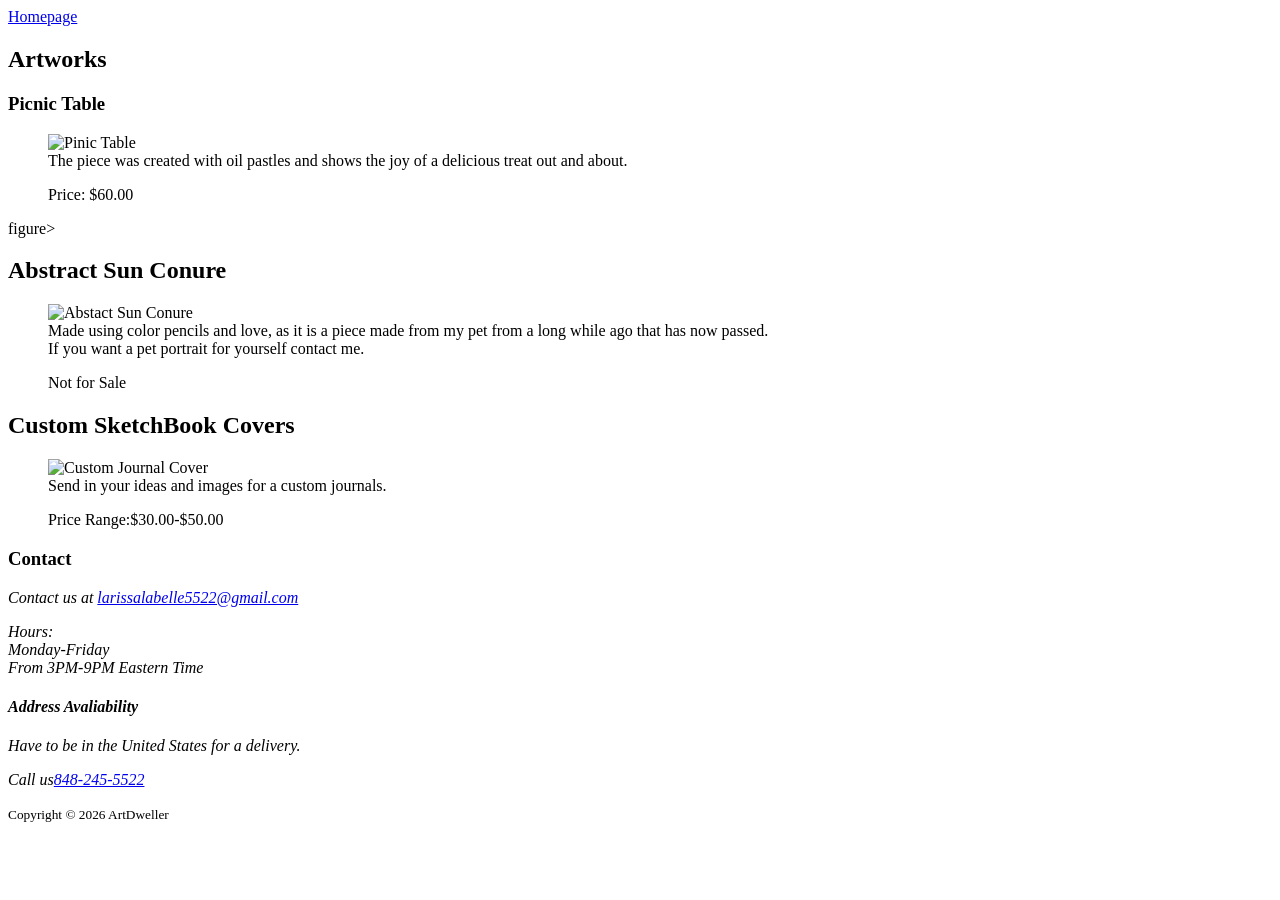
==== project.html @ 6bf995bb "hi" ====
<!DOCTYPE html>
<html lang="en">
<head>
    <meta charset="UTF-8">
    <meta name="viewport" content="width=device-width, initial-scale=1">
    <title>ArtDweller</title>
    
    <link rel="stylesheet" href="./css/style.css">
</head>

<header>
    <section>
            <nav>
                <a class="card" href="index.html#site-header">Homepage</a>
            </nav>
        </div>
    </section>

    <section class="#artwork">
        <h1>Artworks</h1>
        <!-- artworks here -->
         
        <h3>Picnic Table</h3>
        
         <figure>
            <img src="./images/IMG_1950.JPG" alt="Pinic Table" style="width: 250px; height;auto">
            <figcaption>The piece was created with oil pastles and shows the joy of a delicious treat out and about.</figcaption>
            <p>Price: $60.00</p>
        </figure>figure>


        <h2>Abstract Sun Conure</h2>
        
        <figure>
            <img src="./images/IMG_5968.JPG" alt="Abstact Sun Conure" style="width:250px; height;auto">
            <figcaption>Made using color pencils and love, as it is a piece made from my pet from a long while ago that has now passed.<br>
            If you want a pet portrait for yourself contact me.</figcaption>
            <p>Not for Sale</p>
        </figure>
        
        <h2>Custom SketchBook Covers</h2>
        
        <figure>
            <img src="./images/VRDH4461.JPG" alt="Custom Journal Cover" style="width:250px; height:auto">
            <figcaption>Send in your ideas and images for a custom journals.</figcaption>
            <p>Price Range:$30.00-$50.00</p>
        </figure>
   
        <section class="#contact">
        
        <h3>Contact</h3>
    
        <address>
            Contact us at <a href="mailto:larissalabelle5522@gmail.com">larissalabelle5522@gmail.com</a>
            <p>Hours:<br>
                Monday-Friday<br>
                From 3PM-9PM Eastern Time
            </p>
            
            <h4>Address Avaliability</h4>
                <p>Have to be in the United States for a delivery.</p>


        </address>

        <address>
            Call us<a href="tel:848-245-5522">848-245-5522</a>
        </address>

    </section>

    <footer>
        <p><small>Copyright &copy; 2026 ArtDweller</small></p>
    </footer>
</header>
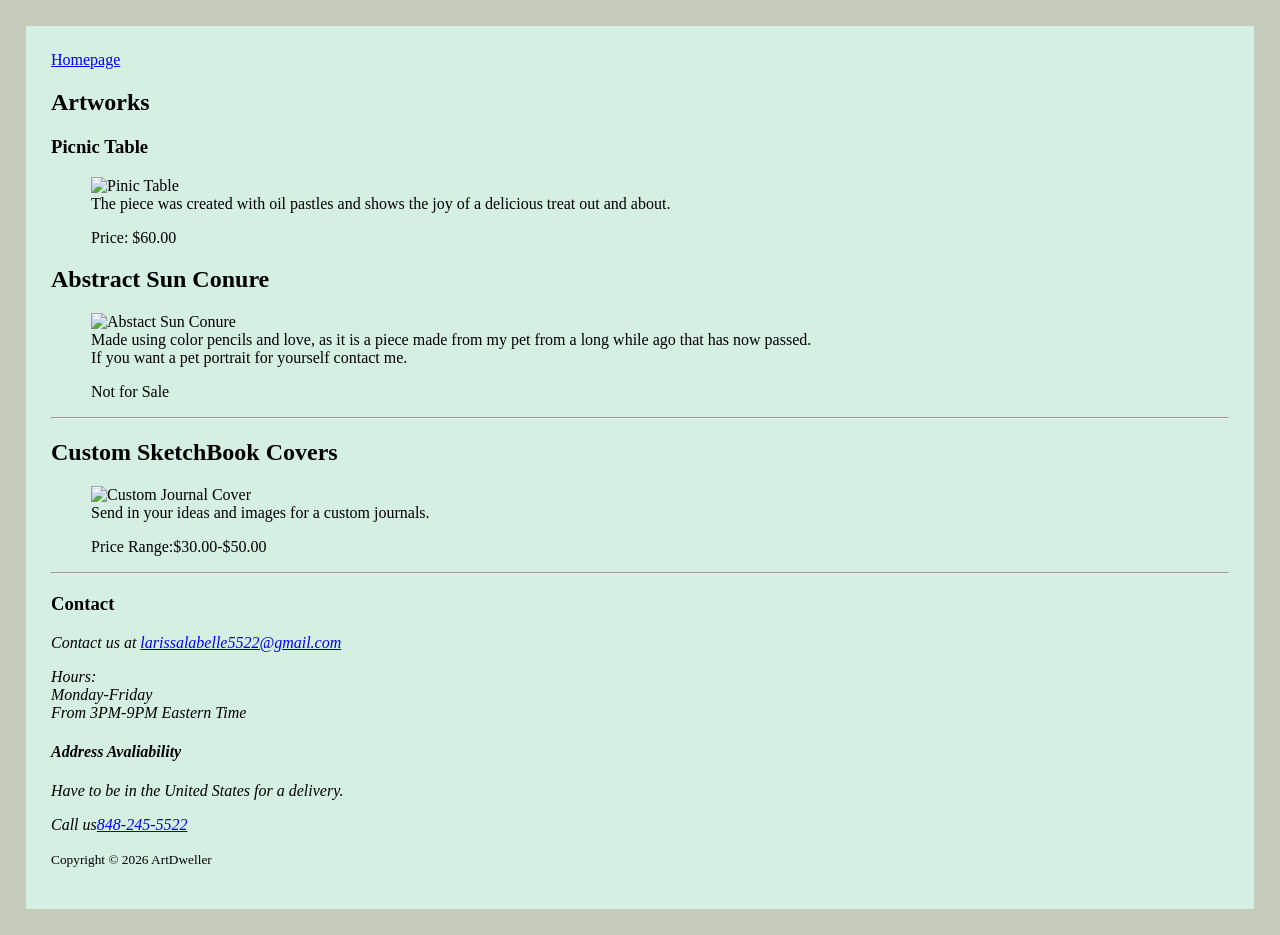
==== commit 71f389ed: "hi" ====
--- a/project.html
+++ b/project.html
@@ -5,7 +5,7 @@
     <meta name="viewport" content="width=device-width, initial-scale=1">
     <title>ArtDweller</title>
     
-    <link rel="stylesheet" href="./css/style.css">
+    <link rel="stylesheet" href="style.css">
 </head>
 
 <header>
@@ -17,38 +17,43 @@
     </section>
 
     <section class="#artwork">
+        
         <h1>Artworks</h1>
         <!-- artworks here -->
          
-        <h3>Picnic Table</h3>
+        <h3 id="artwork-card">Picnic Table</h3>
         
          <figure>
-            <img src="./images/IMG_1950.JPG" alt="Pinic Table" style="width: 250px; height;auto">
+            <img src="./images/IMG_1950.JPG" alt="Pinic Table" style="width: 250px; height:auto">
             <figcaption>The piece was created with oil pastles and shows the joy of a delicious treat out and about.</figcaption>
             <p>Price: $60.00</p>
-        </figure>figure>
+        </figure>
 
 
-        <h2>Abstract Sun Conure</h2>
+        <h2 id="artwork-card">Abstract Sun Conure</h2>
         
         <figure>
-            <img src="./images/IMG_5968.JPG" alt="Abstact Sun Conure" style="width:250px; height;auto">
+            <img src="./images/IMG_5968.JPG" alt="Abstact Sun Conure" style="width:250px; height:auto">
             <figcaption>Made using color pencils and love, as it is a piece made from my pet from a long while ago that has now passed.<br>
             If you want a pet portrait for yourself contact me.</figcaption>
             <p>Not for Sale</p>
         </figure>
         
-        <h2>Custom SketchBook Covers</h2>
+        <hr>
+
+        <h2 id="artwork-card">Custom SketchBook Covers</h2>
         
         <figure>
             <img src="./images/VRDH4461.JPG" alt="Custom Journal Cover" style="width:250px; height:auto">
             <figcaption>Send in your ideas and images for a custom journals.</figcaption>
             <p>Price Range:$30.00-$50.00</p>
         </figure>
-   
+        
+        <hr>
+
         <section class="#contact">
-        
-        <h3>Contact</h3>
+
+        <h3 id="contact">Contact</h3>
     
         <address>
             Contact us at <a href="mailto:larissalabelle5522@gmail.com">larissalabelle5522@gmail.com</a>
--- a/style.css
+++ b/style.css
@@ -0,0 +1,32 @@
+html {
+    scroll-behavior:smooth;
+}
+
+header {
+    font-family:Cambria, Cochin, Georgia, Times, 'Times New Roman', serif;
+    padding:25px;
+    background-color:rgb(213, 240, 227);
+    color:black; 
+}
+
+.site-header {
+    display:flex;
+    align-items:center;
+    gap:25px;
+    padding:20px
+}
+
+body {
+    font-family:inherit;
+    margin:1px;
+    padding:25px;
+    background-color:#C5CCBB;
+}
+
+.logo {
+    width:150px;
+    height:auto;
+    display:inline;
+    object-fit: contain;
+}
+
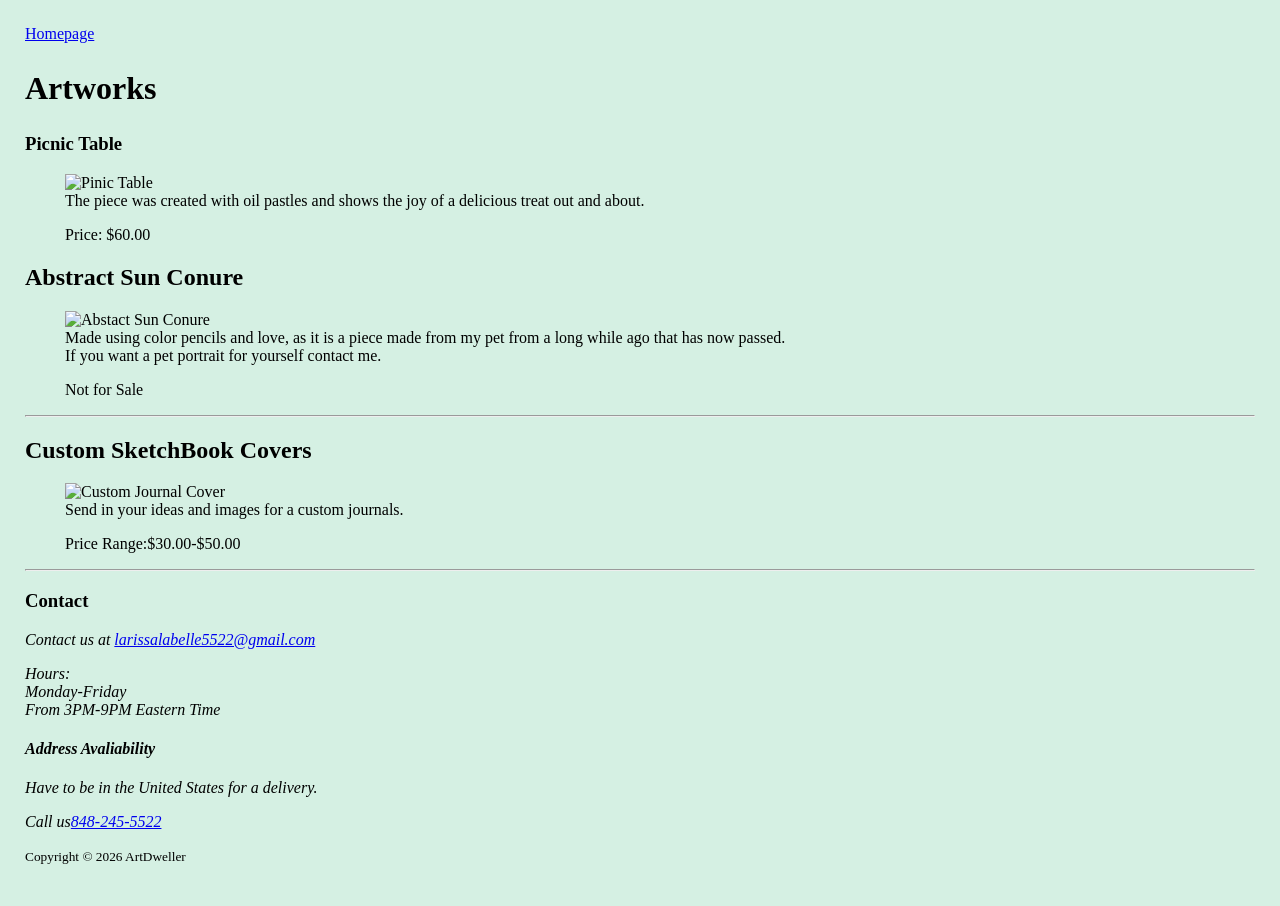
==== commit f2c0ffdd: "hi" ====
--- a/project.html
+++ b/project.html
@@ -11,7 +11,7 @@
 <header>
     <section>
             <nav>
-                <a class="card" href="index.html#site-header">Homepage</a>
+                <a class="card" href="index.html">Homepage</a>
             </nav>
         </div>
     </section>
--- a/style.css
+++ b/style.css
@@ -7,19 +7,40 @@
     padding:25px;
     background-color:rgb(213, 240, 227);
     color:black; 
+    flex-direction:column;
+    box-sizing: border-box;
+    display:flex;
+
+}
+
+header h1 {
+    align-items:center;
+    font-size: 2em;
+}
+
+.hero {
+    display:flex;
+    align-items: center;
+    flex-direction:column;
+    text-align:center;
+    width: 100%;
+    padding: 40px 20px;
+    box-sizing:border-box;
+
 }
 
 .site-header {
     display:flex;
     align-items:center;
     gap:25px;
-    padding:20px
+    padding:20px;
+    justify-content:center;
 }
 
 body {
     font-family:inherit;
-    margin:1px;
-    padding:25px;
+    margin:0;
+    padding:0;
     background-color:#C5CCBB;
 }
 
@@ -30,3 +51,10 @@
     object-fit: contain;
 }
 
+button { 
+    border-radius:2px;
+    box-sizing:20px;
+    color:black;
+    background:white;
+    border-radius:15px;
+}
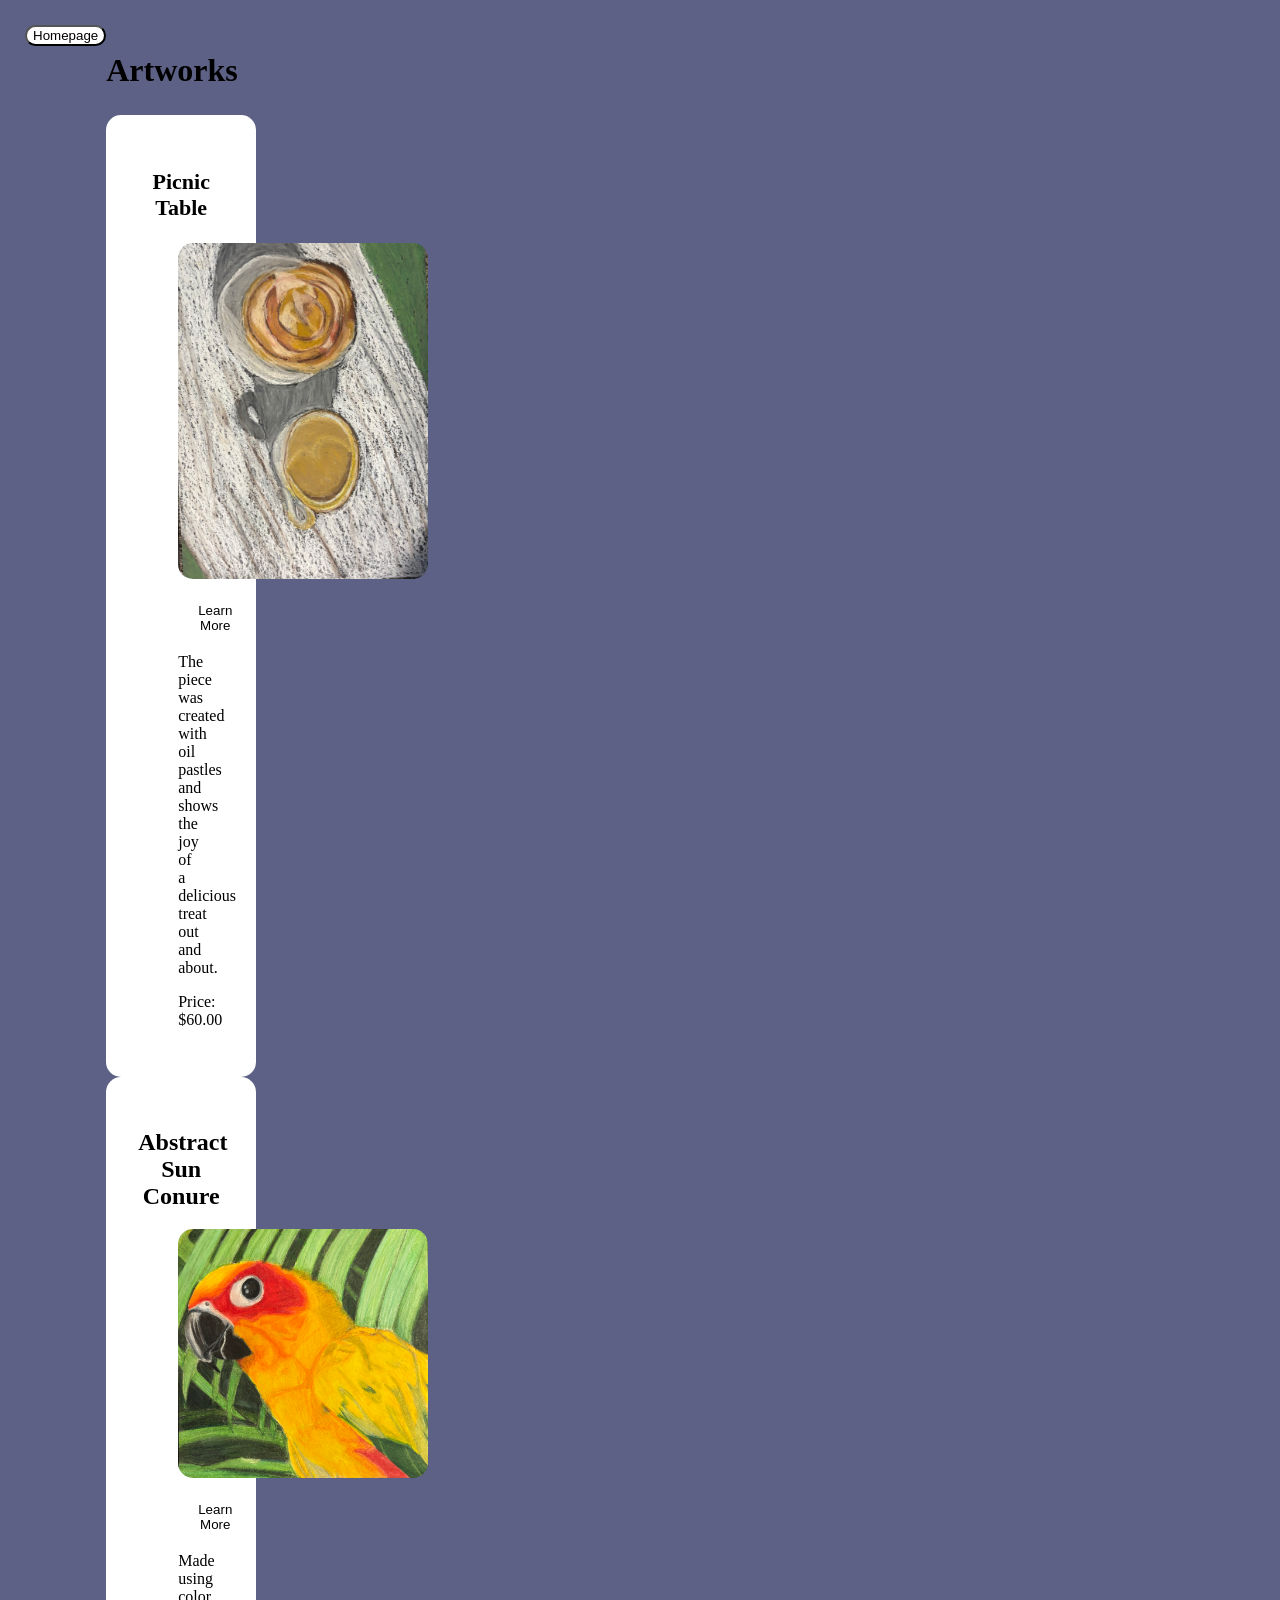
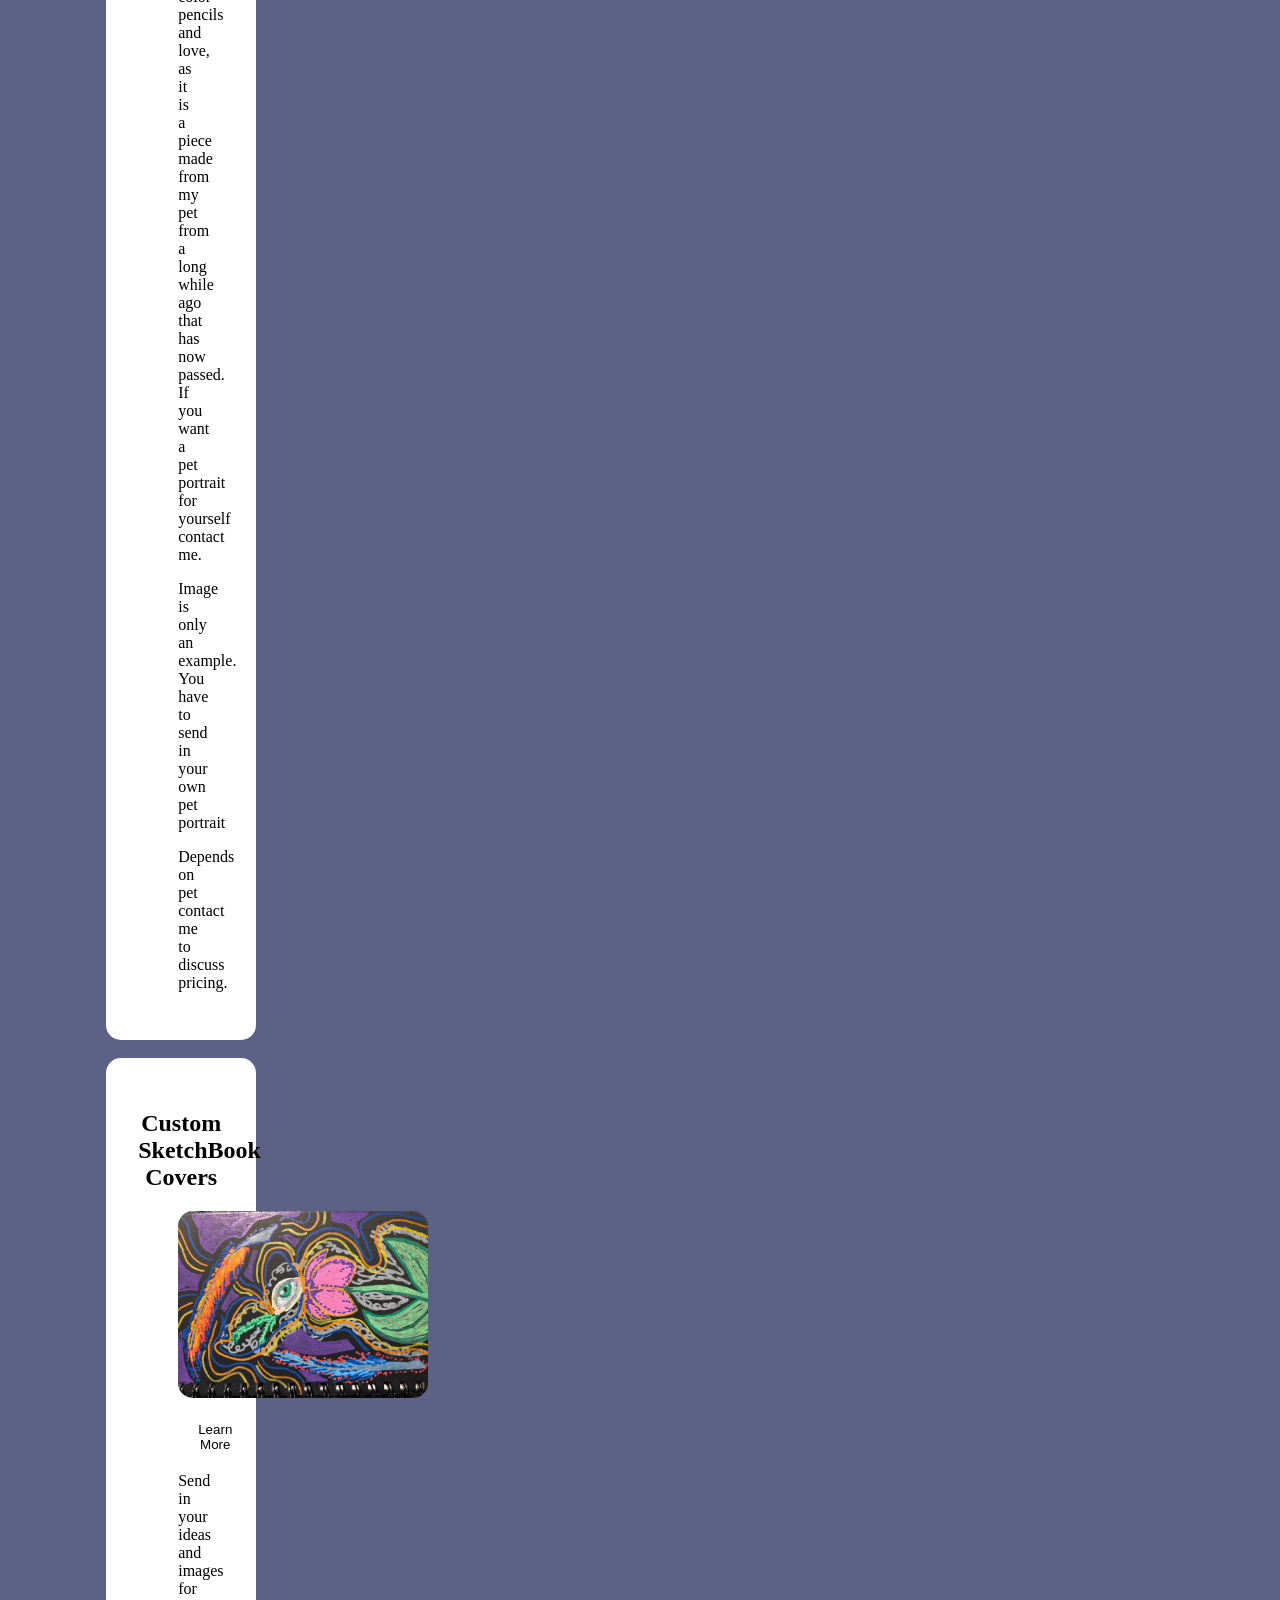
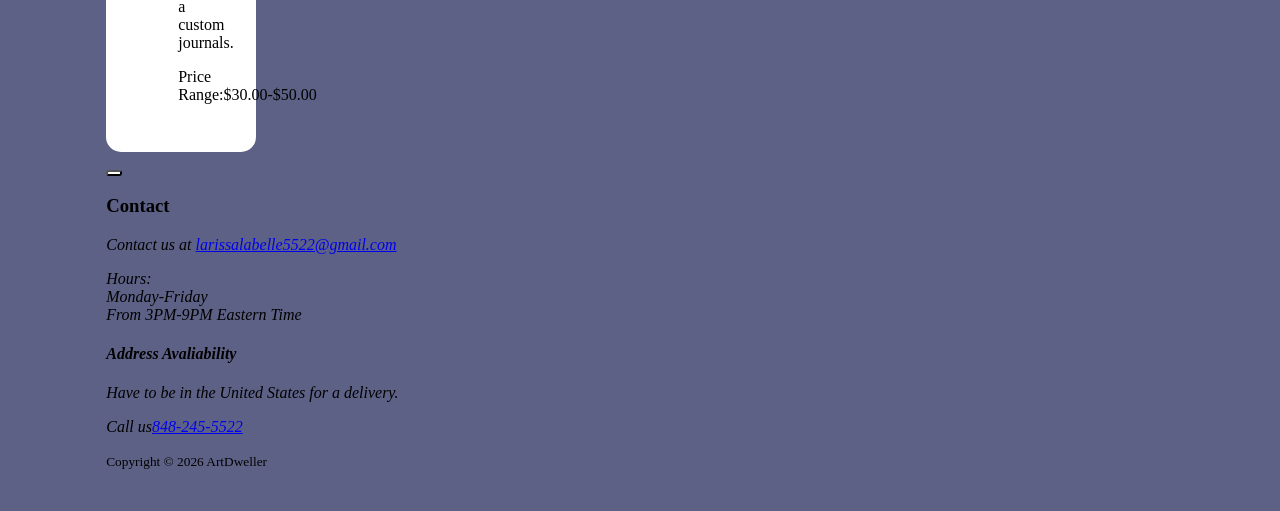
==== commit afe87cb4: "HI" ====
--- a/project.html
+++ b/project.html
@@ -11,7 +11,7 @@
 <header>
     <section>
             <nav>
-                <a class="card" href="index.html">Homepage</a>
+                <button onclick="window.location.href='index.html'">Homepage</a>
             </nav>
         </div>
     </section>
@@ -21,35 +21,48 @@
         <h1>Artworks</h1>
         <!-- artworks here -->
          
-        <h3 id="artwork-card">Picnic Table</h3>
-        
-         <figure>
-            <img src="./images/IMG_1950.JPG" alt="Pinic Table" style="width: 250px; height:auto">
-            <figcaption>The piece was created with oil pastles and shows the joy of a delicious treat out and about.</figcaption>
-            <p>Price: $60.00</p>
-        </figure>
 
+        <div class="artwork-card">
+            <h3>Picnic Table</h3>
+            
+            <figure>
+                <img src="./images/picnic.jpeg" alt="Pinic Table" style="width: 250px; height:auto">
+                <button>Learn More</button>
+                <figcaption>The piece was created with oil pastles and shows the joy of a delicious treat out and about.</figcaption>
+                <p>Price: $60.00</p>
+            </figure>
 
-        <h2 id="artwork-card">Abstract Sun Conure</h2>
-        
-        <figure>
-            <img src="./images/IMG_5968.JPG" alt="Abstact Sun Conure" style="width:250px; height:auto">
-            <figcaption>Made using color pencils and love, as it is a piece made from my pet from a long while ago that has now passed.<br>
-            If you want a pet portrait for yourself contact me.</figcaption>
-            <p>Not for Sale</p>
-        </figure>
+        </div>
+
+        <div class="artwork-card">
+            <h2>Abstract Sun Conure</h2>
+            
+            <figure>
+                <img src="./images/petPortrait.jpeg" alt="Abstact Sun Conure" style="width:250px; height:auto">
+                <button>Learn More</button>
+                <figcaption>Made using color pencils and love, as it is a piece made from my pet from a long while ago that has now passed.<br>
+                If you want a pet portrait for yourself contact me.</figcaption>
+                <p>Image is only an example. You have to send in your own pet portrait</p>
+                <p class="price">Depends on pet contact me to discuss pricing.</p>
+            </figure>
+        </div>
         
         <hr>
 
-        <h2 id="artwork-card">Custom SketchBook Covers</h2>
-        
-        <figure>
-            <img src="./images/VRDH4461.JPG" alt="Custom Journal Cover" style="width:250px; height:auto">
-            <figcaption>Send in your ideas and images for a custom journals.</figcaption>
-            <p>Price Range:$30.00-$50.00</p>
-        </figure>
+        <div class="artwork-card">
+            <h2>Custom SketchBook Covers</h2>
+            
+            <figure>
+                <img src="./images/sketchBook.jpeg" alt="Custom Journal Cover" style="width:250px; height:auto">
+                <button>Learn More</button>
+                <figcaption>Send in your ideas and images for a custom journals.</figcaption>
+                <p>Price Range:$30.00-$50.00</p>
+            </figure>
+        </div>
         
         <hr>
+
+        <button onclick="window.location.href='form.html'"></button>
 
         <section class="#contact">
 
--- a/style.css
+++ b/style.css
@@ -5,9 +5,9 @@
 header {
     font-family:Cambria, Cochin, Georgia, Times, 'Times New Roman', serif;
     padding:25px;
-    background-color:rgb(213, 240, 227);
+    background-color:#5d6185;
     color:black; 
-    flex-direction:column;
+    flex-direction:row;
     box-sizing: border-box;
     display:flex;
 
@@ -19,7 +19,7 @@
 }
 
 .hero {
-    display:flex;
+    display:block;
     align-items: center;
     flex-direction:column;
     text-align:center;
@@ -41,7 +41,7 @@
     font-family:inherit;
     margin:0;
     padding:0;
-    background-color:#C5CCBB;
+    background-color:#5d6185;
 }
 
 .logo {
@@ -49,12 +49,81 @@
     height:auto;
     display:inline;
     object-fit: contain;
+    flex-direction:row;
 }
 
 button { 
     border-radius:2px;
     box-sizing:20px;
-    color:black;
+    color:bold black;
     background:white;
     border-radius:15px;
+    justify-content: center;
+    display:block;
+    font-family:Arial, Helvetica, sans-serif;
+    
 }
+
+nav ul button {
+    flex-direction:column;
+    align-items:center;
+    transition: 1%;
+}
+
+hr {
+    border-color:transparent;
+
+}
+
+#artwork {
+    display:flex;
+    justify-content:center;
+    align-items:center;
+    gap:25px;
+    flex-wrap:wrap;
+    padding:30px;
+}
+
+.artwork-card {
+    flex:1 1 50%;
+    padding:32px;
+    border-radius:15px;
+    background-color:white;
+    box-shadow:black;
+    flex-wrap:wrap;
+    width:50%;
+    min-width:0;
+    max-width:300px;
+    height:auto;
+    text-align:center;
+    box-sizing: border-box;
+}
+
+.artwork-card img {
+    width:50%;
+    height:auto;
+    flex:1 1 50%;
+    object-position: center;
+    min-width:0;
+    object-fit:cover;
+    border-radius:15px;
+}
+
+.artwork-card h3 {
+    font-size:22px;
+}
+
+.artwork-card figcaption {
+    font-size:16px;
+}
+
+.artwork-card button {
+    padding:10px 20px;
+    margin:10px auto;
+    border:none;
+    border-radius:15px;
+    background-color:white;
+    color:black;
+    cursor:pointer;
+    border-color:black;
+}
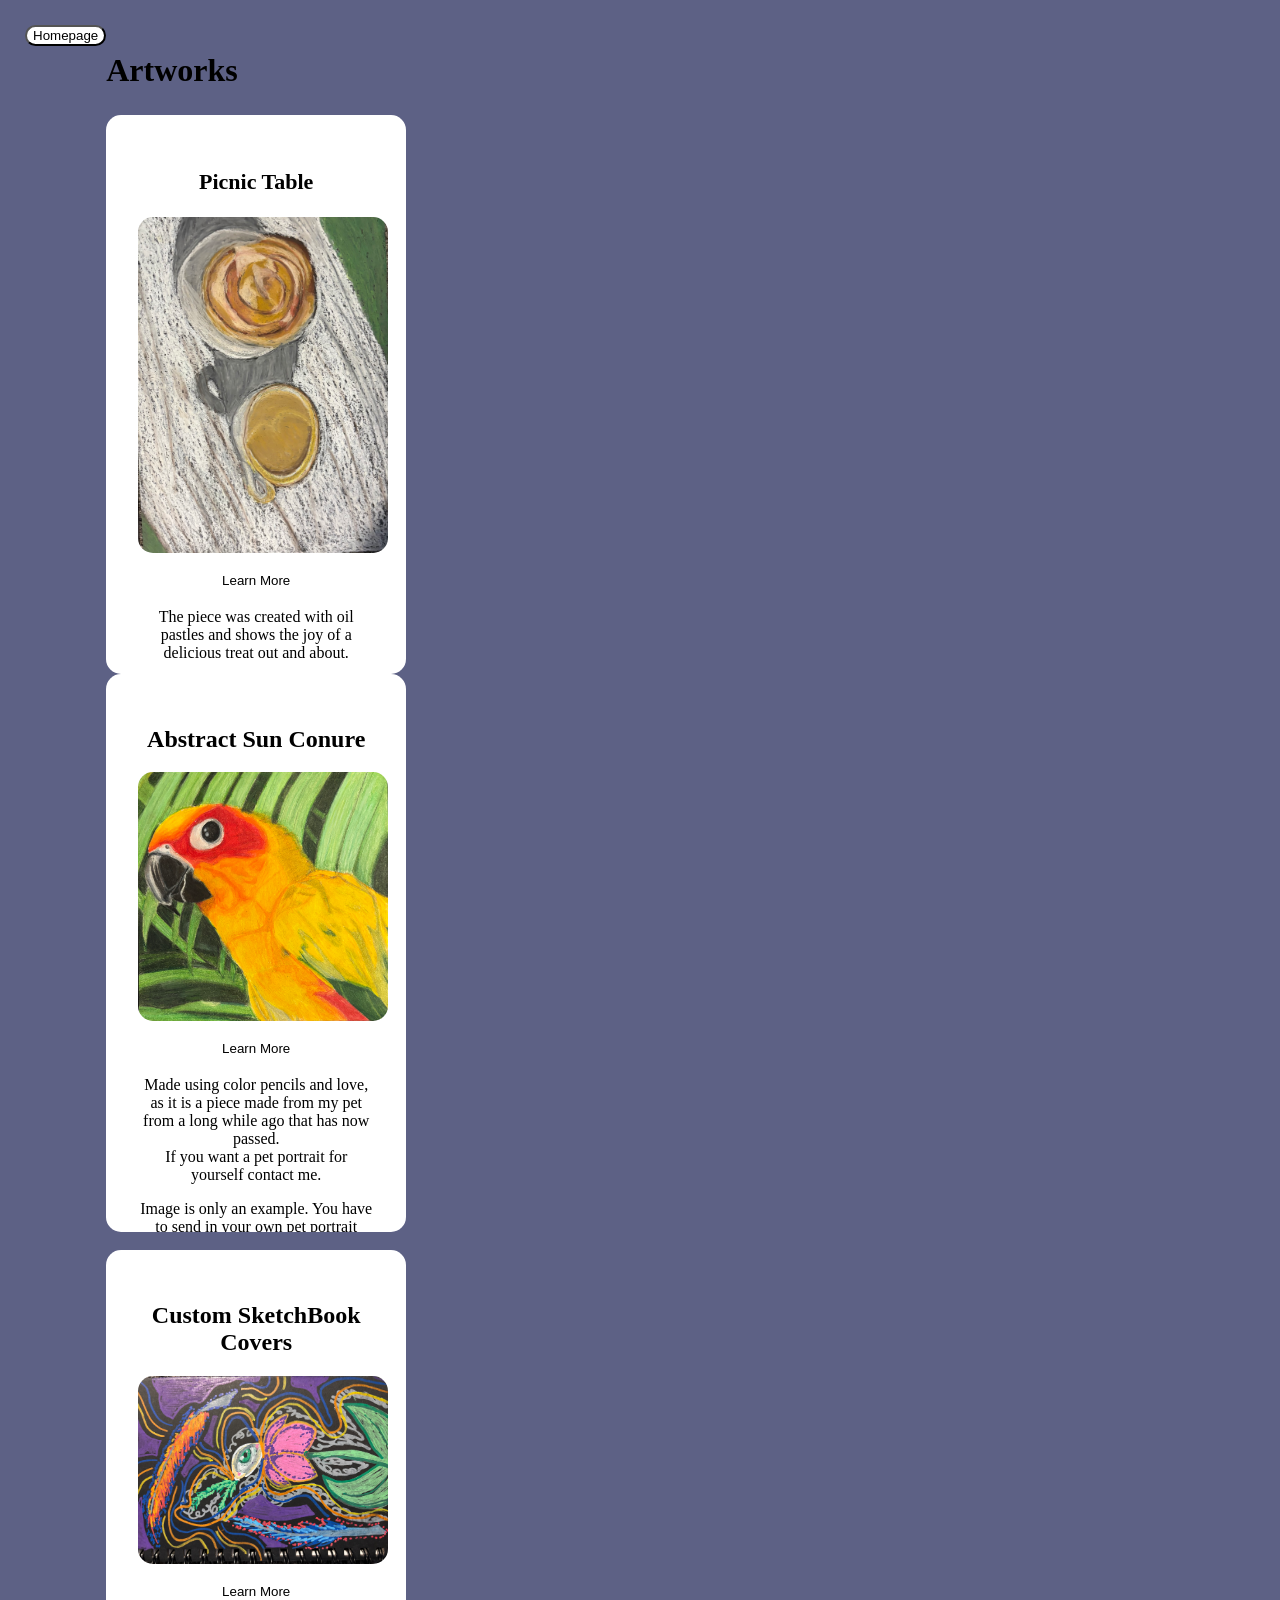
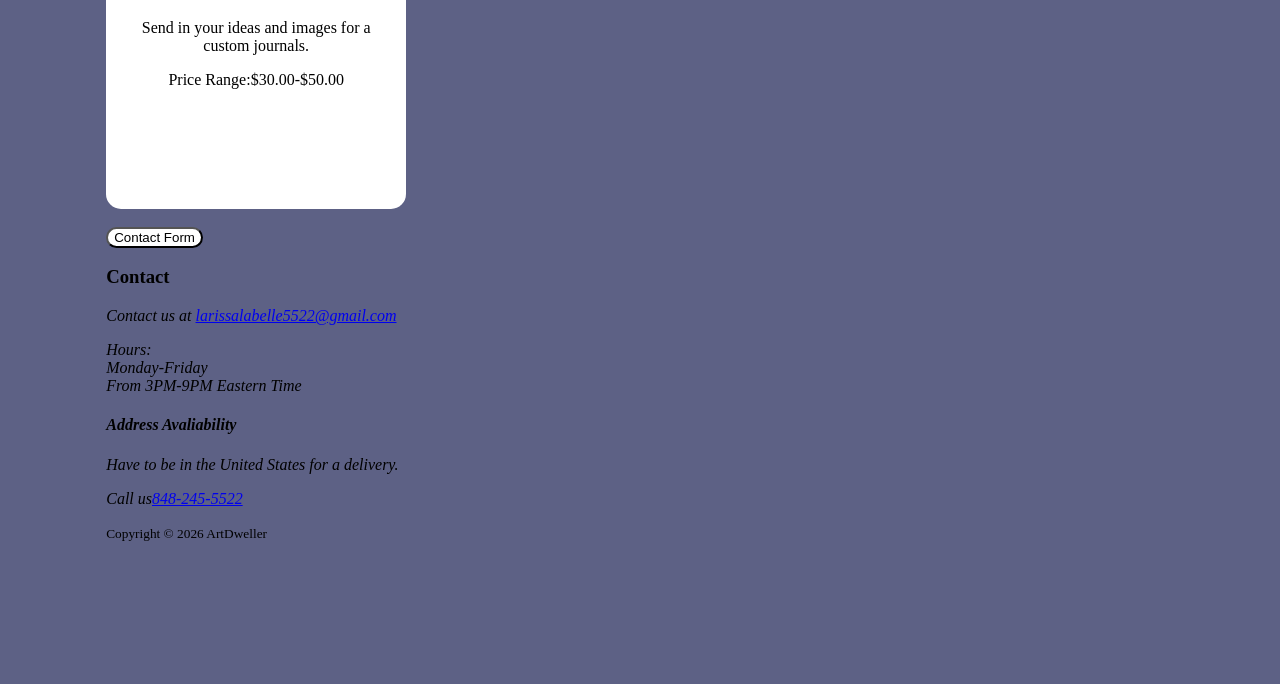
==== commit 96725109: "hi" ====
--- a/project.html
+++ b/project.html
@@ -62,7 +62,7 @@
         
         <hr>
 
-        <button onclick="window.location.href='form.html'"></button>
+        <button onclick="window.location.href='form.html'">Contact Form</button>
 
         <section class="#contact">
 
--- a/style.css
+++ b/style.css
@@ -64,6 +64,8 @@
     
 }
 
+
+
 nav ul button {
     flex-direction:column;
     align-items:center;
@@ -82,39 +84,54 @@
     gap:25px;
     flex-wrap:wrap;
     padding:30px;
+    flex-direction:row;
 }
 
 .artwork-card {
-    flex:1 1 50%;
+    flex:1 1 250px;
     padding:32px;
     border-radius:15px;
     background-color:white;
-    box-shadow:black;
+    box-shadow:0 4px 12 black;
     flex-wrap:wrap;
-    width:50%;
+    width:auto;
     min-width:0;
     max-width:300px;
-    height:auto;
+    height:25%;
     text-align:center;
     box-sizing: border-box;
+    overflow:hidden;
 }
 
 .artwork-card img {
-    width:50%;
-    height:auto;
+    display:block;
+    max-width: 250px;
+    width:100%;
+    height:180;
     flex:1 1 50%;
     object-position: center;
-    min-width:0;
+    align-items: center;
     object-fit:cover;
     border-radius:15px;
+    margin: 0 auto;
 }
 
 .artwork-card h3 {
     font-size:22px;
 }
 
+.artwork-card figure {
+    flex-direction: column;
+    min-width:0;
+    margin:0;
+    width:100%;
+}
+
 .artwork-card figcaption {
     font-size:16px;
+    flex-direction: column;
+    min-width:0;
+    overflow-wrap:break-word;
 }
 
 .artwork-card button {
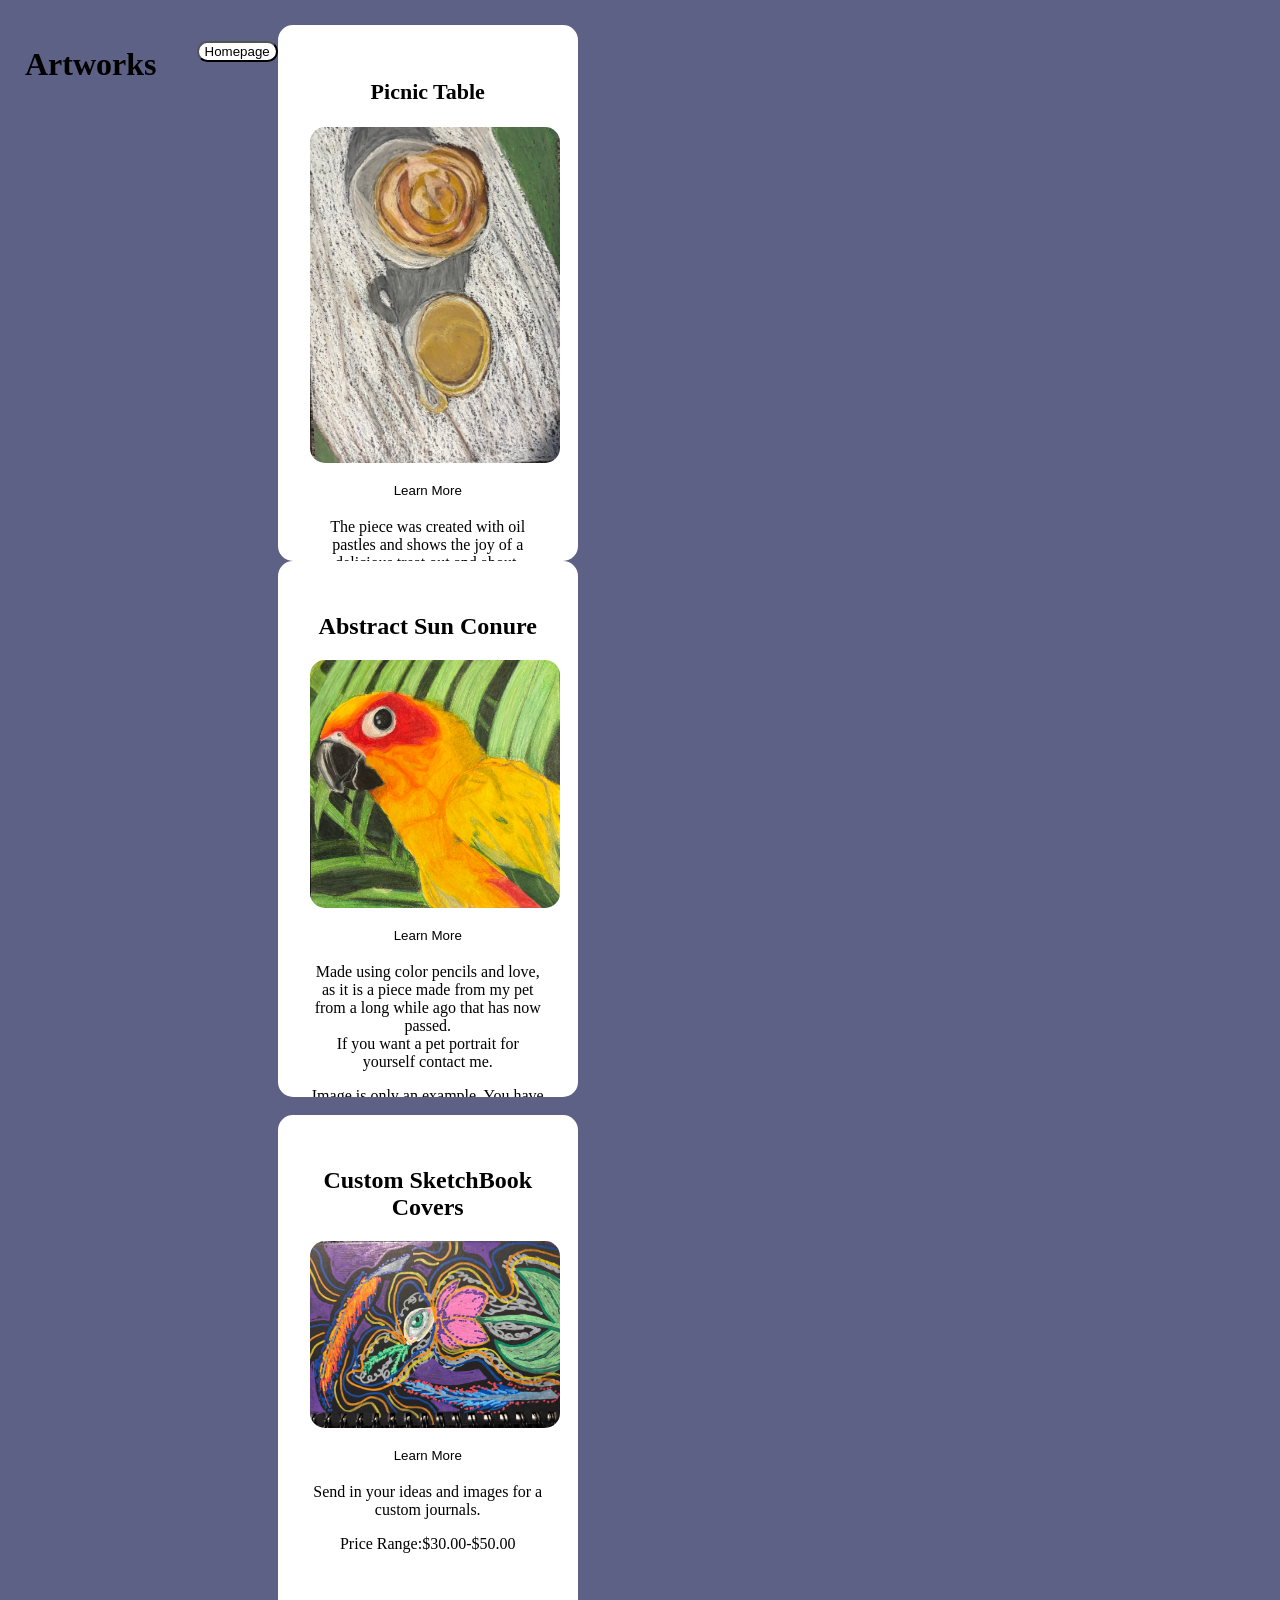
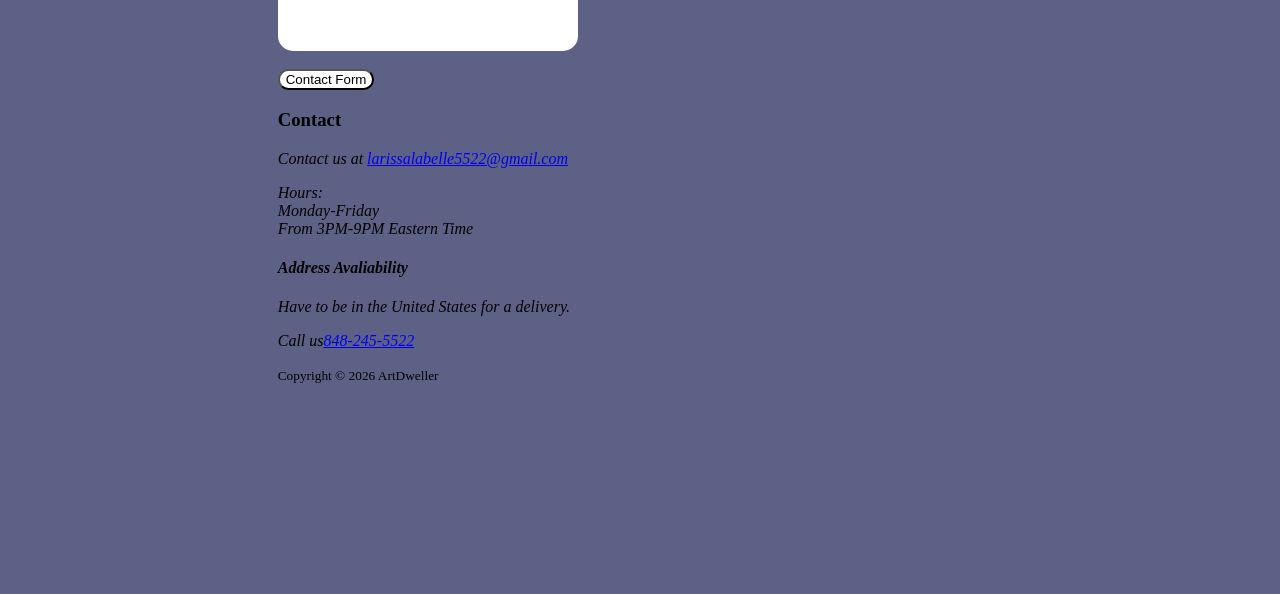
==== commit c06d0d34: "hi" ====
--- a/project.html
+++ b/project.html
@@ -9,16 +9,18 @@
 </head>
 
 <header>
-    <section>
-            <nav>
-                <button onclick="window.location.href='index.html'">Homepage</a>
-            </nav>
-        </div>
-    </section>
+    <h1>Artworks</h1>
+        <section>
+                <nav>
+                    <ul>
+                         <button onclick="window.location.href='index.html'">Homepage</a>
+                    </ul>
+                </nav>
+        </section>
 
     <section class="#artwork">
         
-        <h1>Artworks</h1>
+
         <!-- artworks here -->
          
 
--- a/style.css
+++ b/style.css
@@ -143,4 +143,4 @@
     color:black;
     cursor:pointer;
     border-color:black;
-}+}
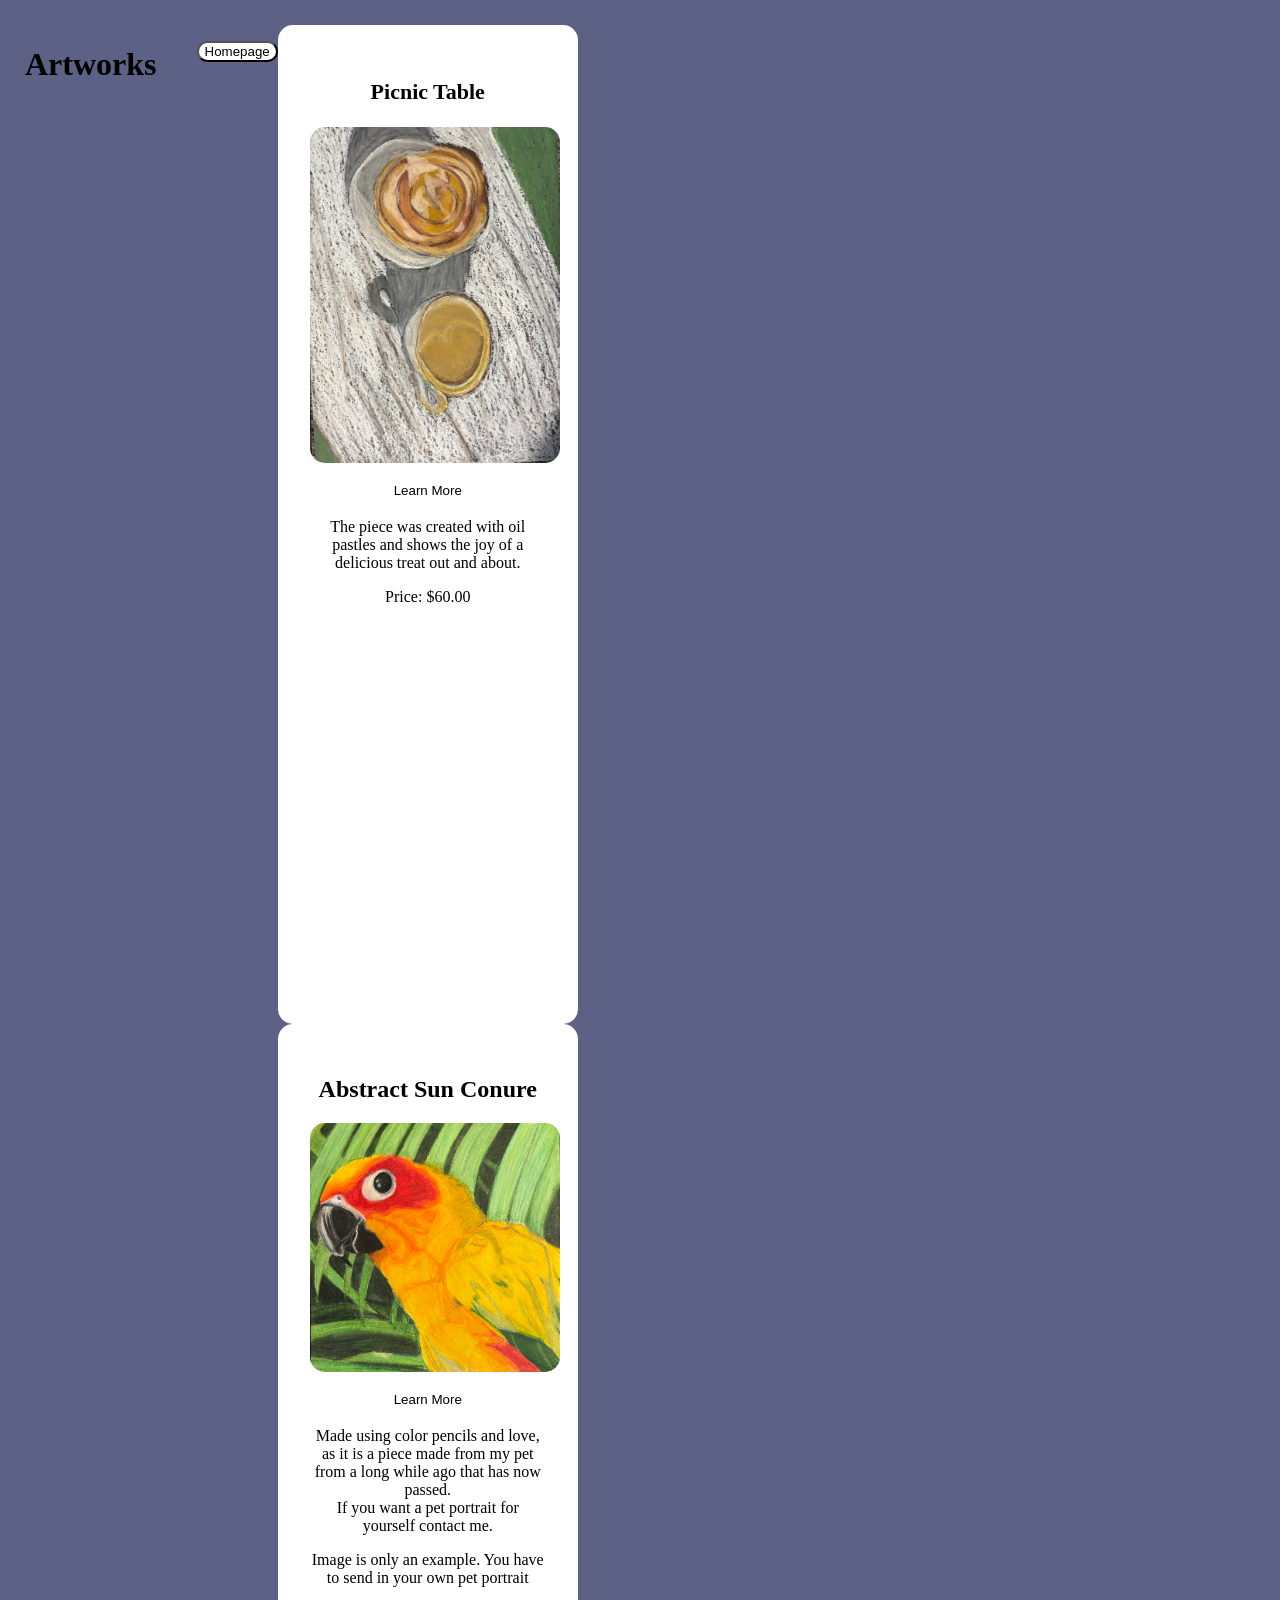
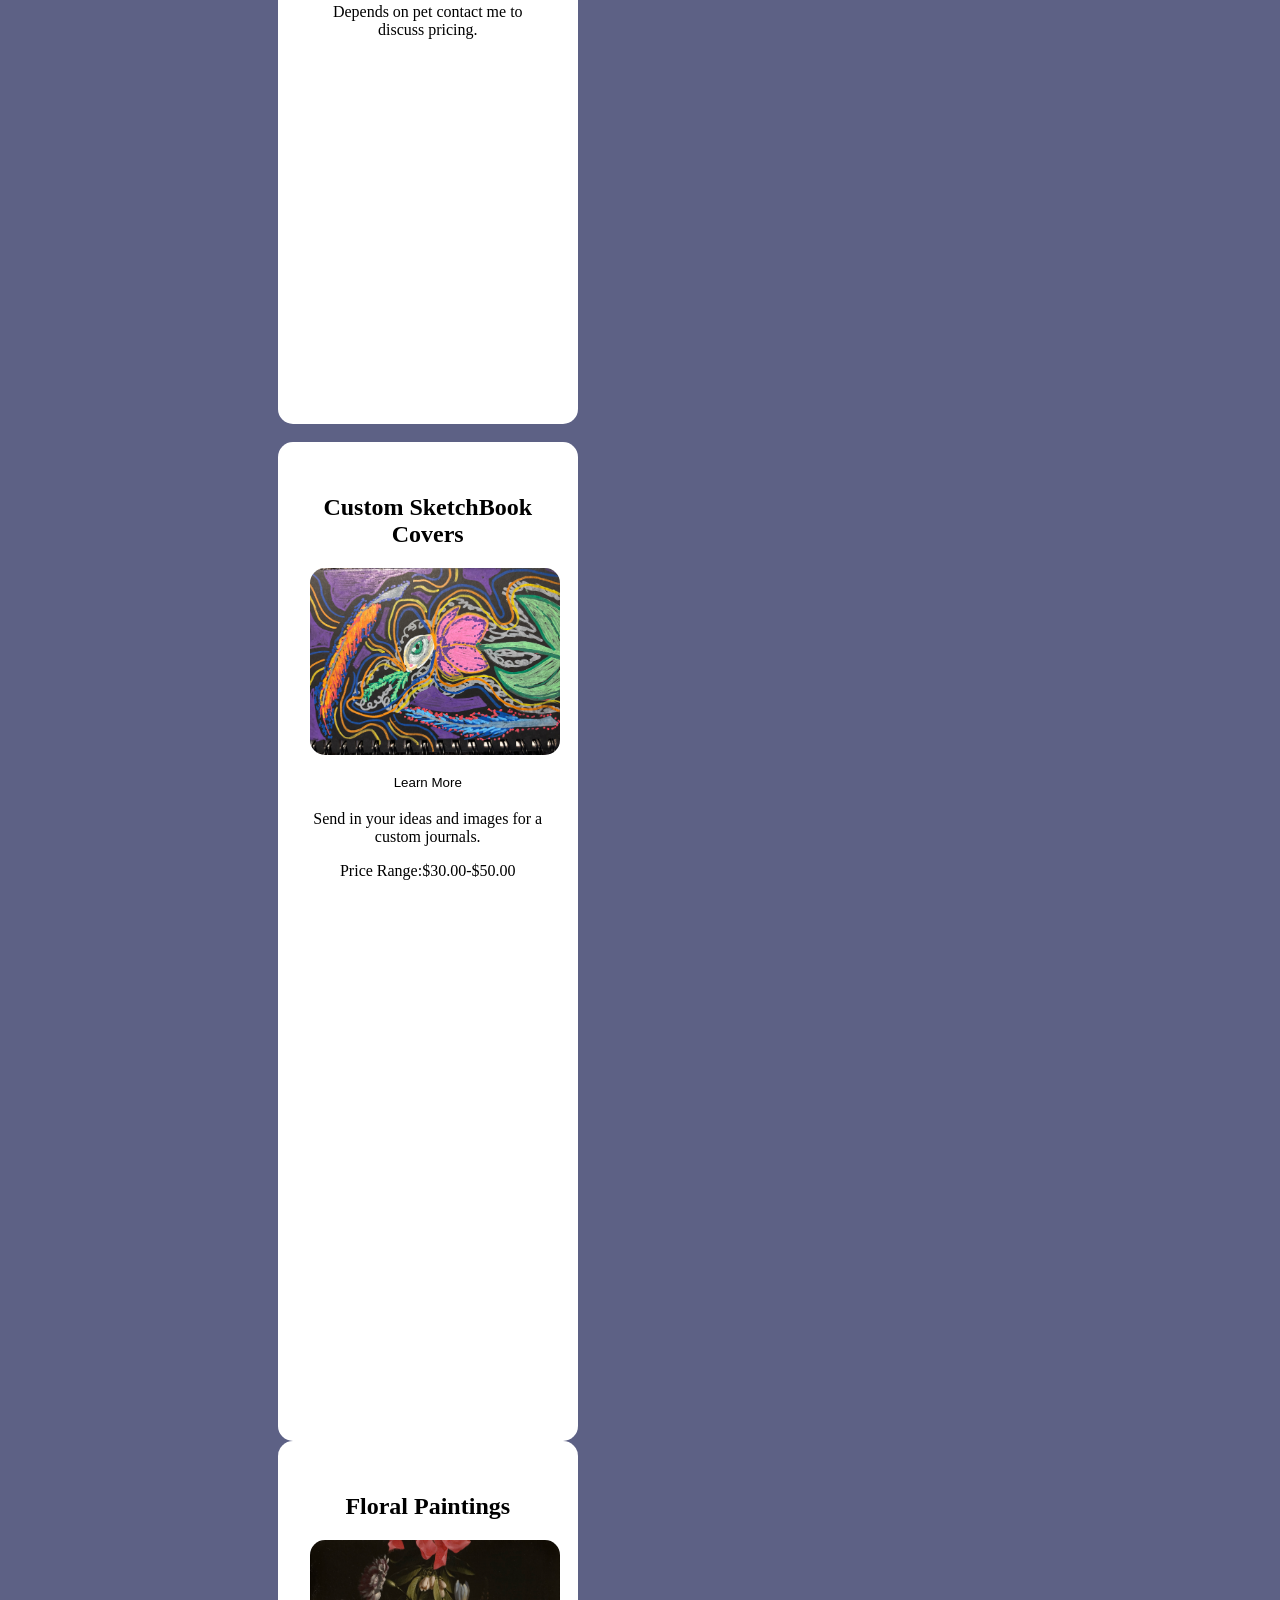
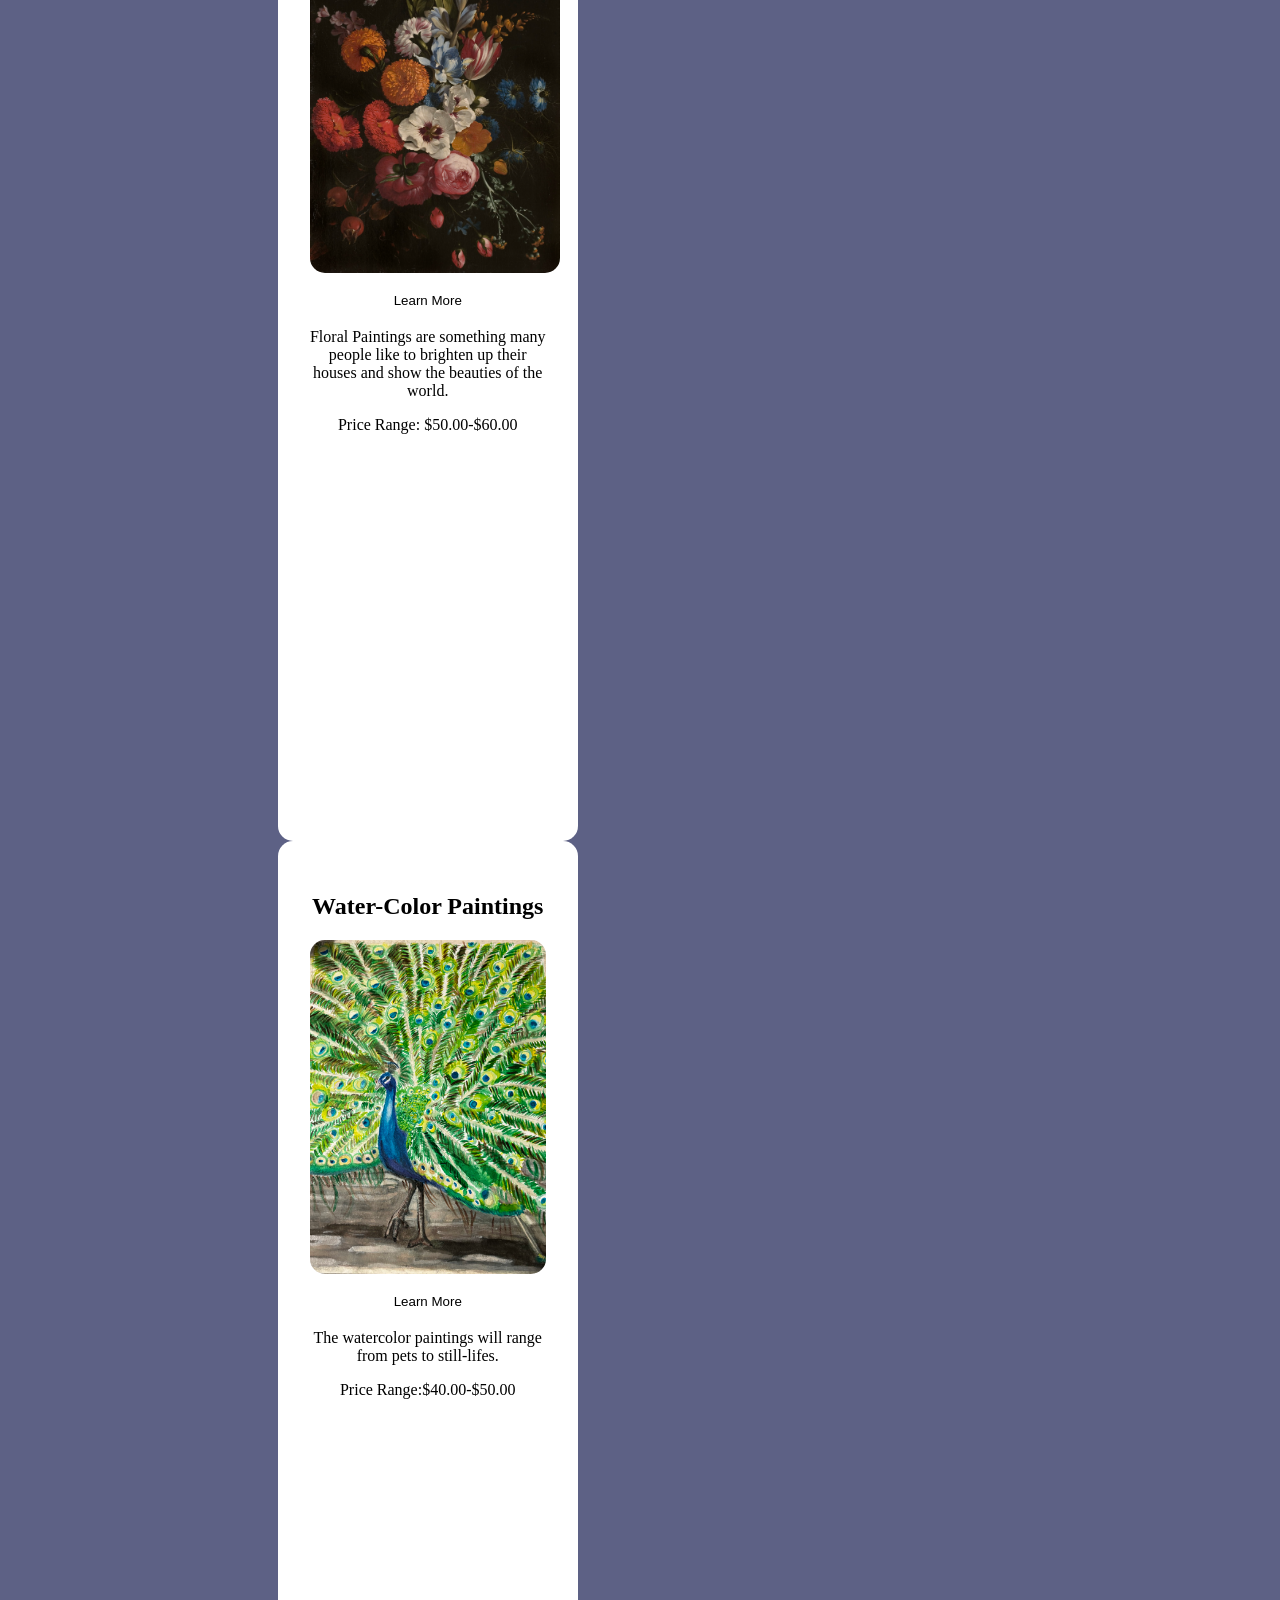
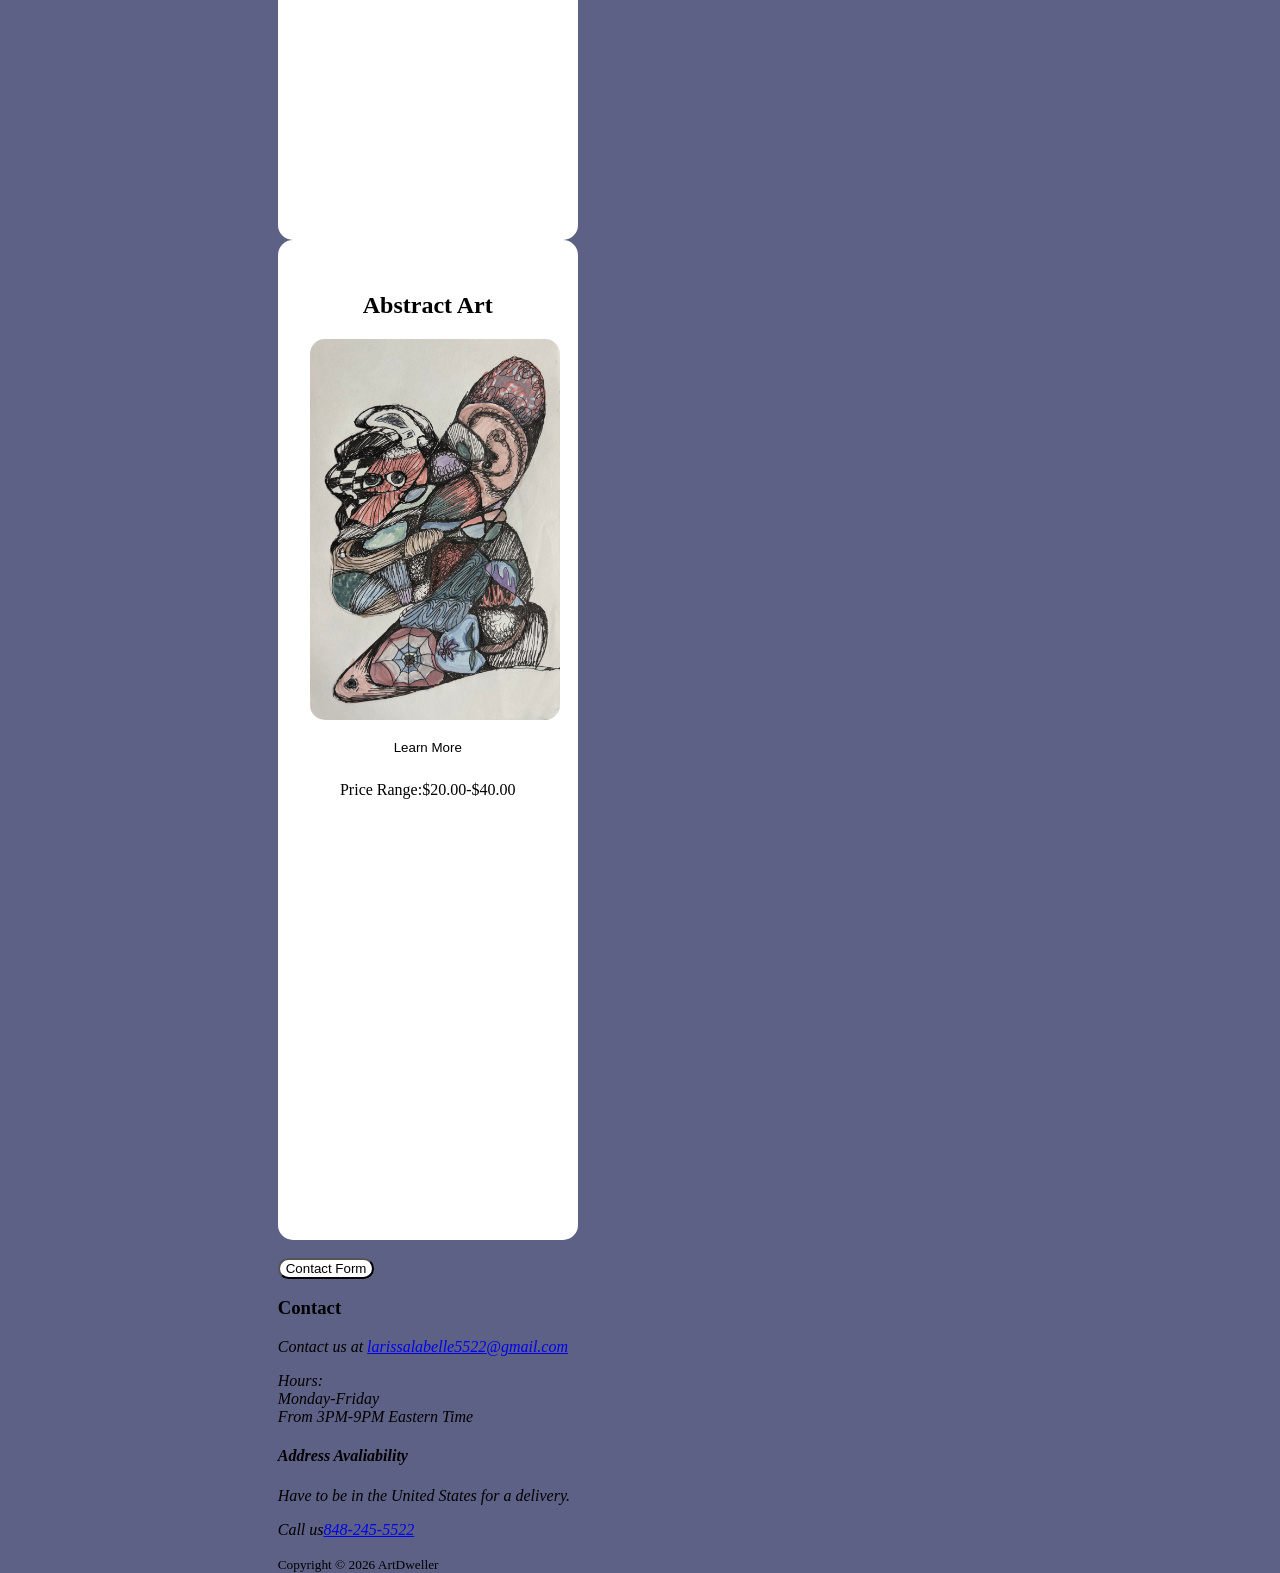
==== commit 5e0fc5ea: "hi" ====
--- a/project.html
+++ b/project.html
@@ -31,7 +31,7 @@
                 <img src="./images/picnic.jpeg" alt="Pinic Table" style="width: 250px; height:auto">
                 <button>Learn More</button>
                 <figcaption>The piece was created with oil pastles and shows the joy of a delicious treat out and about.</figcaption>
-                <p>Price: $60.00</p>
+                <p class="price">Price: $60.00</p>
             </figure>
 
         </div>
@@ -58,7 +58,41 @@
                 <img src="./images/sketchBook.jpeg" alt="Custom Journal Cover" style="width:250px; height:auto">
                 <button>Learn More</button>
                 <figcaption>Send in your ideas and images for a custom journals.</figcaption>
-                <p>Price Range:$30.00-$50.00</p>
+                <p class="price">Price Range:$30.00-$50.00</p>
+            </figure>
+        </div>
+
+        <div class="artwork-card">
+            <h2>Floral Paintings</h2>
+
+            <figure>
+            <img src="images/painting.png" alt="floral painting" style="width:250px; height:auto">
+                <button>Learn More</button>
+                <figcaption>Floral Paintings are something many people like to brighten up their houses and show the beauties of the world. </figcaption>
+                <p class="price">Price Range: $50.00-$60.00</p>
+            </figure>
+
+        </div>
+
+        <div class="artwork-card">
+            <h2>Water-Color Paintings</h2>
+
+            <figure>
+                <img src="images/IMG_6078.jpeg">
+                <button>Learn More</button>
+                <figcaption>The watercolor paintings will range from pets to still-lifes.</figcaption>
+                <p class="price">Price Range:$40.00-$50.00</p>
+            </figure>
+        </div>
+
+        <div class="artwork-card">
+            <h2>Abstract Art</h2>
+
+            <figure>
+                <img src="images/IMG_7207.jpeg" style="width:250px; height:auto">
+                <button>Learn More</button>
+                <figcaption></figcaption>
+                <p class="price">Price Range:$20.00-$40.00</p>
             </figure>
         </div>
         
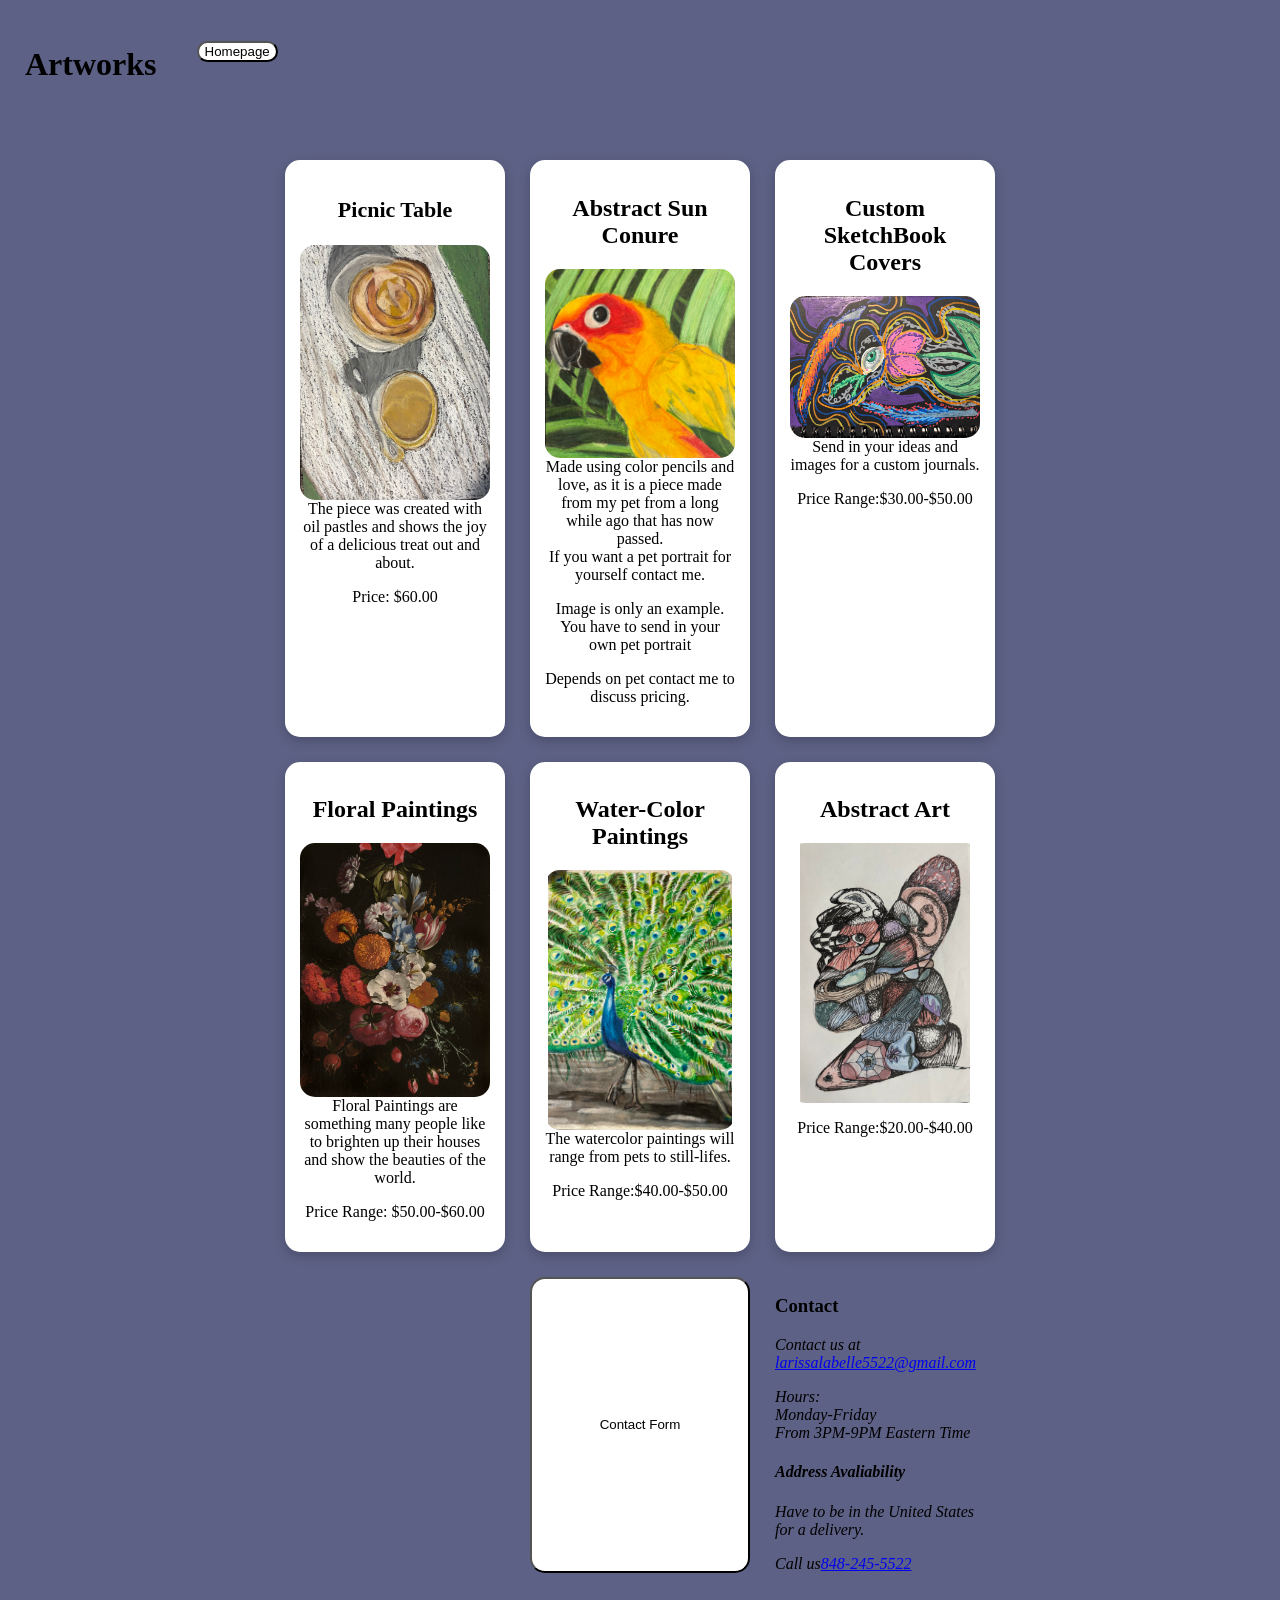
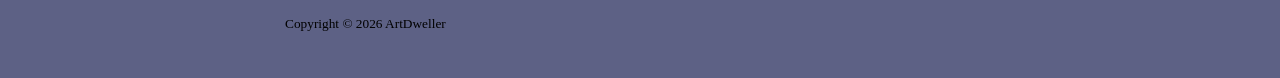
==== commit 19581e03: "hi" ====
--- a/project.html
+++ b/project.html
@@ -17,8 +17,11 @@
                     </ul>
                 </nav>
         </section>
-
-    <section class="#artwork">
+</header>
+    
+    
+<body>
+    <section id="artwork">
         
 
         <!-- artworks here -->
@@ -28,8 +31,7 @@
             <h3>Picnic Table</h3>
             
             <figure>
-                <img src="./images/picnic.jpeg" alt="Pinic Table" style="width: 250px; height:auto">
-                <button>Learn More</button>
+                <img src="./images/picnic.jpeg" alt="Picnic Table">
                 <figcaption>The piece was created with oil pastles and shows the joy of a delicious treat out and about.</figcaption>
                 <p class="price">Price: $60.00</p>
             </figure>
@@ -40,8 +42,7 @@
             <h2>Abstract Sun Conure</h2>
             
             <figure>
-                <img src="./images/petPortrait.jpeg" alt="Abstact Sun Conure" style="width:250px; height:auto">
-                <button>Learn More</button>
+                <img src="./images/petPortrait.jpeg" alt="Abstract Sun Conure">
                 <figcaption>Made using color pencils and love, as it is a piece made from my pet from a long while ago that has now passed.<br>
                 If you want a pet portrait for yourself contact me.</figcaption>
                 <p>Image is only an example. You have to send in your own pet portrait</p>
@@ -49,14 +50,11 @@
             </figure>
         </div>
         
-        <hr>
-
         <div class="artwork-card">
             <h2>Custom SketchBook Covers</h2>
             
             <figure>
-                <img src="./images/sketchBook.jpeg" alt="Custom Journal Cover" style="width:250px; height:auto">
-                <button>Learn More</button>
+                <img src="./images/sketchBook.jpeg" alt="Custom Journal Cover">
                 <figcaption>Send in your ideas and images for a custom journals.</figcaption>
                 <p class="price">Price Range:$30.00-$50.00</p>
             </figure>
@@ -66,8 +64,7 @@
             <h2>Floral Paintings</h2>
 
             <figure>
-            <img src="images/painting.png" alt="floral painting" style="width:250px; height:auto">
-                <button>Learn More</button>
+            <img src="images/painting.png" alt="Floral painting">
                 <figcaption>Floral Paintings are something many people like to brighten up their houses and show the beauties of the world. </figcaption>
                 <p class="price">Price Range: $50.00-$60.00</p>
             </figure>
@@ -78,8 +75,7 @@
             <h2>Water-Color Paintings</h2>
 
             <figure>
-                <img src="images/IMG_6078.jpeg">
-                <button>Learn More</button>
+                <img src="images/IMG_6078.jpeg" alt="Water-color painting">
                 <figcaption>The watercolor paintings will range from pets to still-lifes.</figcaption>
                 <p class="price">Price Range:$40.00-$50.00</p>
             </figure>
@@ -89,12 +85,12 @@
             <h2>Abstract Art</h2>
 
             <figure>
-                <img src="images/IMG_7207.jpeg" style="width:250px; height:auto">
-                <button>Learn More</button>
+                <img src="images/IMG_7207.jpeg" alt="Abstract art">
                 <figcaption></figcaption>
                 <p class="price">Price Range:$20.00-$40.00</p>
             </figure>
         </div>
+</body>
         
         <hr>
 
--- a/style.css
+++ b/style.css
@@ -19,10 +19,11 @@
 }
 
 .hero {
-    display:block;
-    align-items: center;
+    display:flex;
+    align-items: left;
+    justify-content:left;
     flex-direction:column;
-    text-align:center;
+    text-align:left;
     width: 100%;
     padding: 40px 20px;
     box-sizing:border-box;
@@ -78,41 +79,34 @@
 }
 
 #artwork {
-    display:flex;
-    justify-content:center;
-    align-items:center;
-    gap:25px;
-    flex-wrap:wrap;
-    padding:30px;
-    flex-direction:row;
+    display: grid;
+    grid-template-columns: repeat(3, minmax(220px, 1fr));
+    justify-content: center;
+    gap: 25px;
+    padding: 30px;
+    max-width: 760px;
+    margin: 0 auto;
+    box-sizing: border-box;
 }
 
 .artwork-card {
-    flex:1 1 250px;
-    padding:32px;
-    border-radius:15px;
-    background-color:white;
-    box-shadow:0 4px 12 black;
-    flex-wrap:wrap;
-    width:auto;
-    min-width:0;
-    max-width:300px;
-    height:25%;
-    text-align:center;
+    width: 100%;
+    padding: 15px;
+    border-radius: 15px;
+    background-color: white;
+    box-shadow: 0 4px 12px rgba(0,0,0,0.2);
+    text-align: center;
     box-sizing: border-box;
-    overflow:hidden;
 }
 
 .artwork-card img {
-    display:block;
-    max-width: 250px;
-    width:100%;
-    height:180;
-    flex:1 1 50%;
-    object-position: center;
-    align-items: center;
-    object-fit:cover;
-    border-radius:15px;
+    display: block;
+    width: 100%;
+    max-width: 100%;
+    height: auto;
+    max-height: 260px;
+    object-fit: contain;
+    border-radius: 15px;
     margin: 0 auto;
 }
 
@@ -121,7 +115,7 @@
 }
 
 .artwork-card figure {
-    flex-direction: column;
+    flex-direction: row;
     min-width:0;
     margin:0;
     width:100%;
@@ -129,7 +123,7 @@
 
 .artwork-card figcaption {
     font-size:16px;
-    flex-direction: column;
+    flex-direction: row;
     min-width:0;
     overflow-wrap:break-word;
 }
@@ -144,3 +138,15 @@
     cursor:pointer;
     border-color:black;
 }
+
+@media (max-width: 760px) {
+    #artwork {
+        grid-template-columns: repeat(2, minmax(220px, 1fr));
+    }
+}
+
+@media (max-width: 520px) {
+    #artwork {
+        grid-template-columns: 1fr;
+    }
+}
